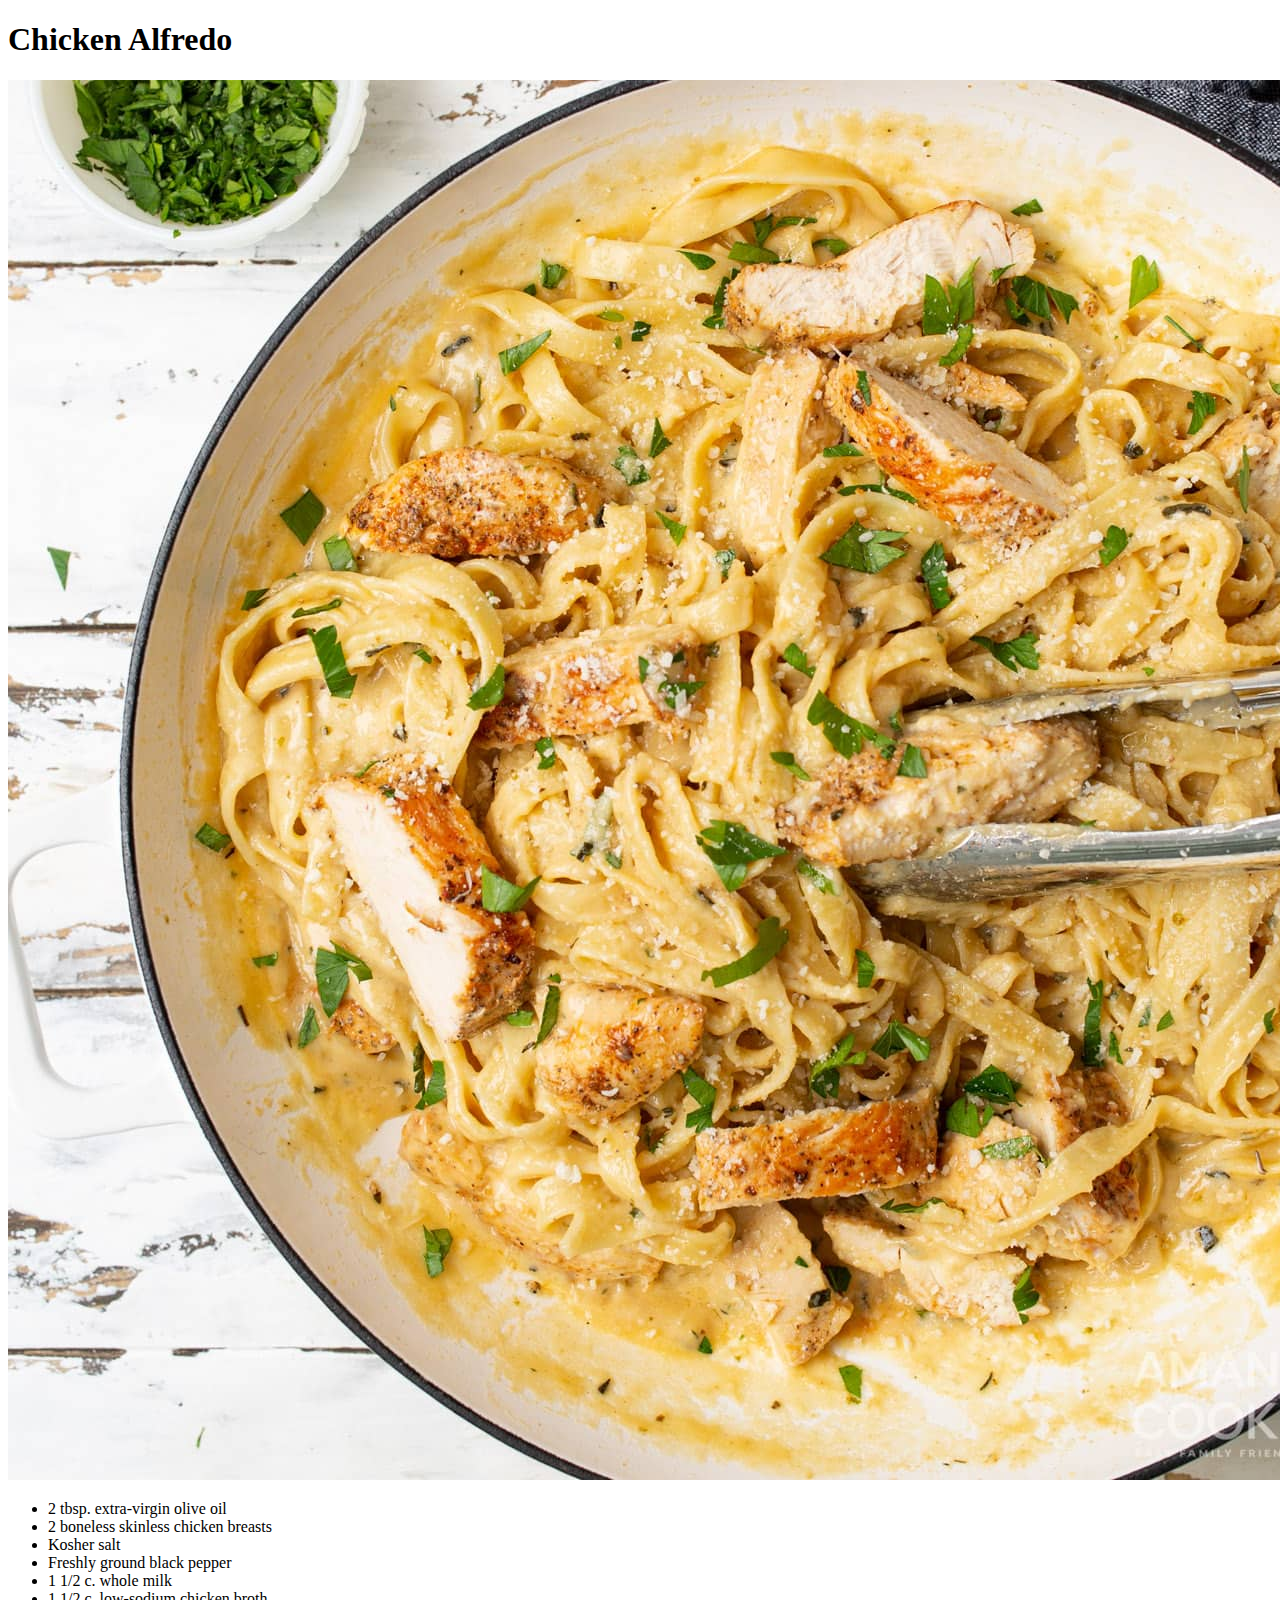
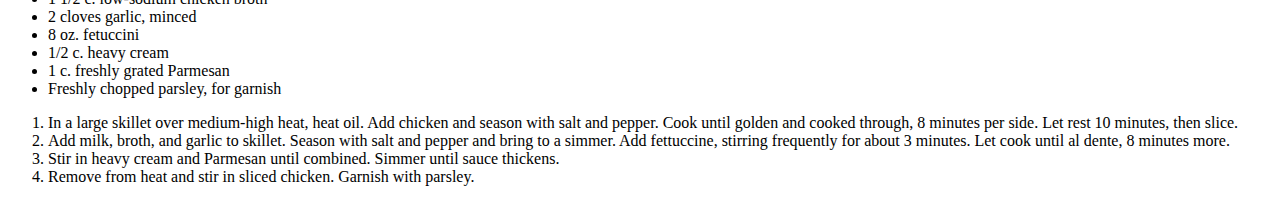
==== recipes/alfredo.html @ b28dc939 "updated recipes/alfredo.html by adding body element" ====
<!DOCTYPE html>
<html lang="en">
<head>
    <meta charset="UTF-8">
    <meta http-equiv="X-UA-Compatible" content="IE=edge">
    <meta name="viewport" content="width=device-width, initial-scale=1.0">
    <title>Chicken</title>
</head>
<body>
    <div class="title">
        <h1>Chicken Alfredo</h1>
        </div>
    
        <div class="image">
            <img src="/images/food.jpg"> 
        </div>
    
        <div class="ingredients">
            <ul>
                <li>2 tbsp. extra-virgin olive oil</li>
                <li>2 boneless skinless chicken breasts</li>
                <li>Kosher salt</li>
                <li>Freshly ground black pepper</li>
                <li>1 1/2 c. whole milk</li>
                <li>1 1/2 c. low-sodium chicken broth</li>
                <li>2 cloves garlic, minced</li>
                <li>8 oz. fetuccini</li>
                <li>1/2 c. heavy cream</li>
                <li>1 c. freshly grated Parmesan</li>
                <li>Freshly chopped parsley, for garnish</li>
            </ul>
        </div>
    
        <div class="directions">
            <ol>
                <li>In a large skillet over medium-high heat, heat oil. Add chicken and season with salt and pepper. Cook until golden and cooked through, 8 minutes per side. Let rest 10 minutes, then slice. </li>
                <li>Add milk, broth, and garlic to skillet. Season with salt and pepper and bring to a simmer. Add fettuccine, stirring frequently for about 3 minutes. Let cook until al dente, 8 minutes more.</li> 
                <li>Stir in heavy cream and Parmesan until combined. Simmer until sauce thickens. </li>
                <li>Remove from heat and stir in sliced chicken. Garnish with parsley. </li>
            </ol>
        </div>
</body>
</html>
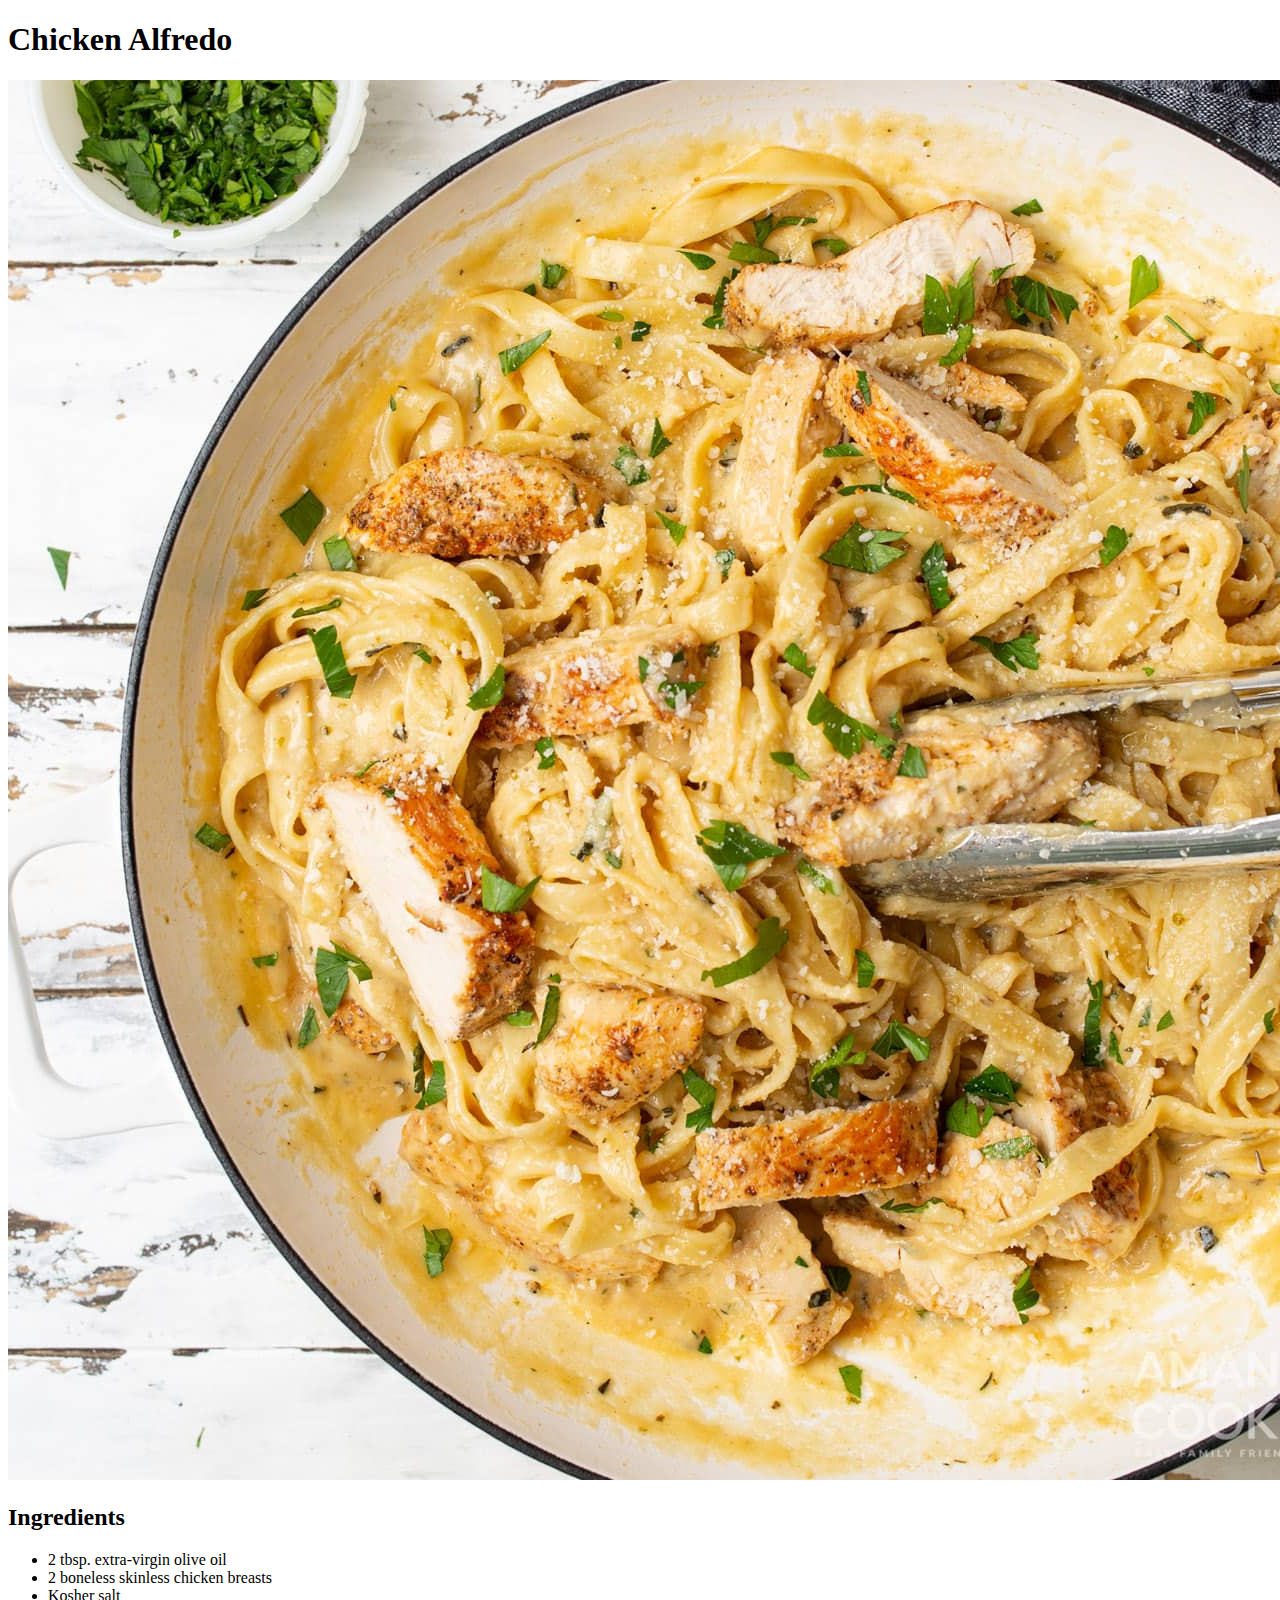
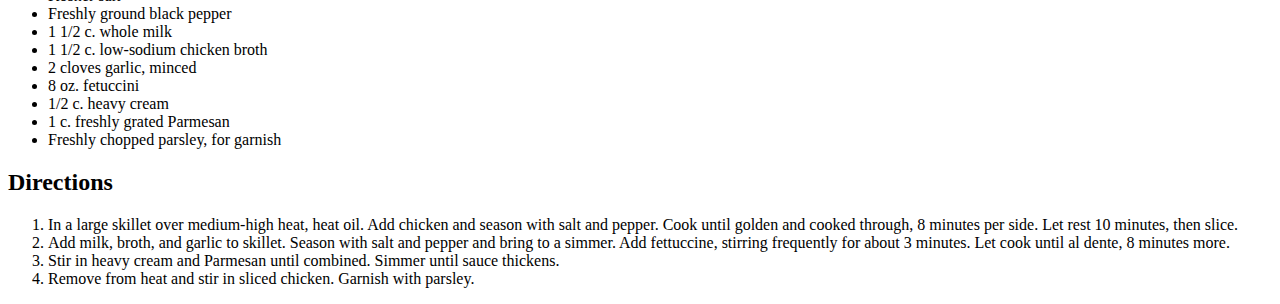
==== commit 9162471e: "updated recipes/alfredo.html" ====
--- a/recipes/alfredo.html
+++ b/recipes/alfredo.html
@@ -16,6 +16,7 @@
         </div>
     
         <div class="ingredients">
+            <h2>Ingredients</h2>
             <ul>
                 <li>2 tbsp. extra-virgin olive oil</li>
                 <li>2 boneless skinless chicken breasts</li>
@@ -32,6 +33,7 @@
         </div>
     
         <div class="directions">
+            <h2>Directions</h2>
             <ol>
                 <li>In a large skillet over medium-high heat, heat oil. Add chicken and season with salt and pepper. Cook until golden and cooked through, 8 minutes per side. Let rest 10 minutes, then slice. </li>
                 <li>Add milk, broth, and garlic to skillet. Season with salt and pepper and bring to a simmer. Add fettuccine, stirring frequently for about 3 minutes. Let cook until al dente, 8 minutes more.</li> 
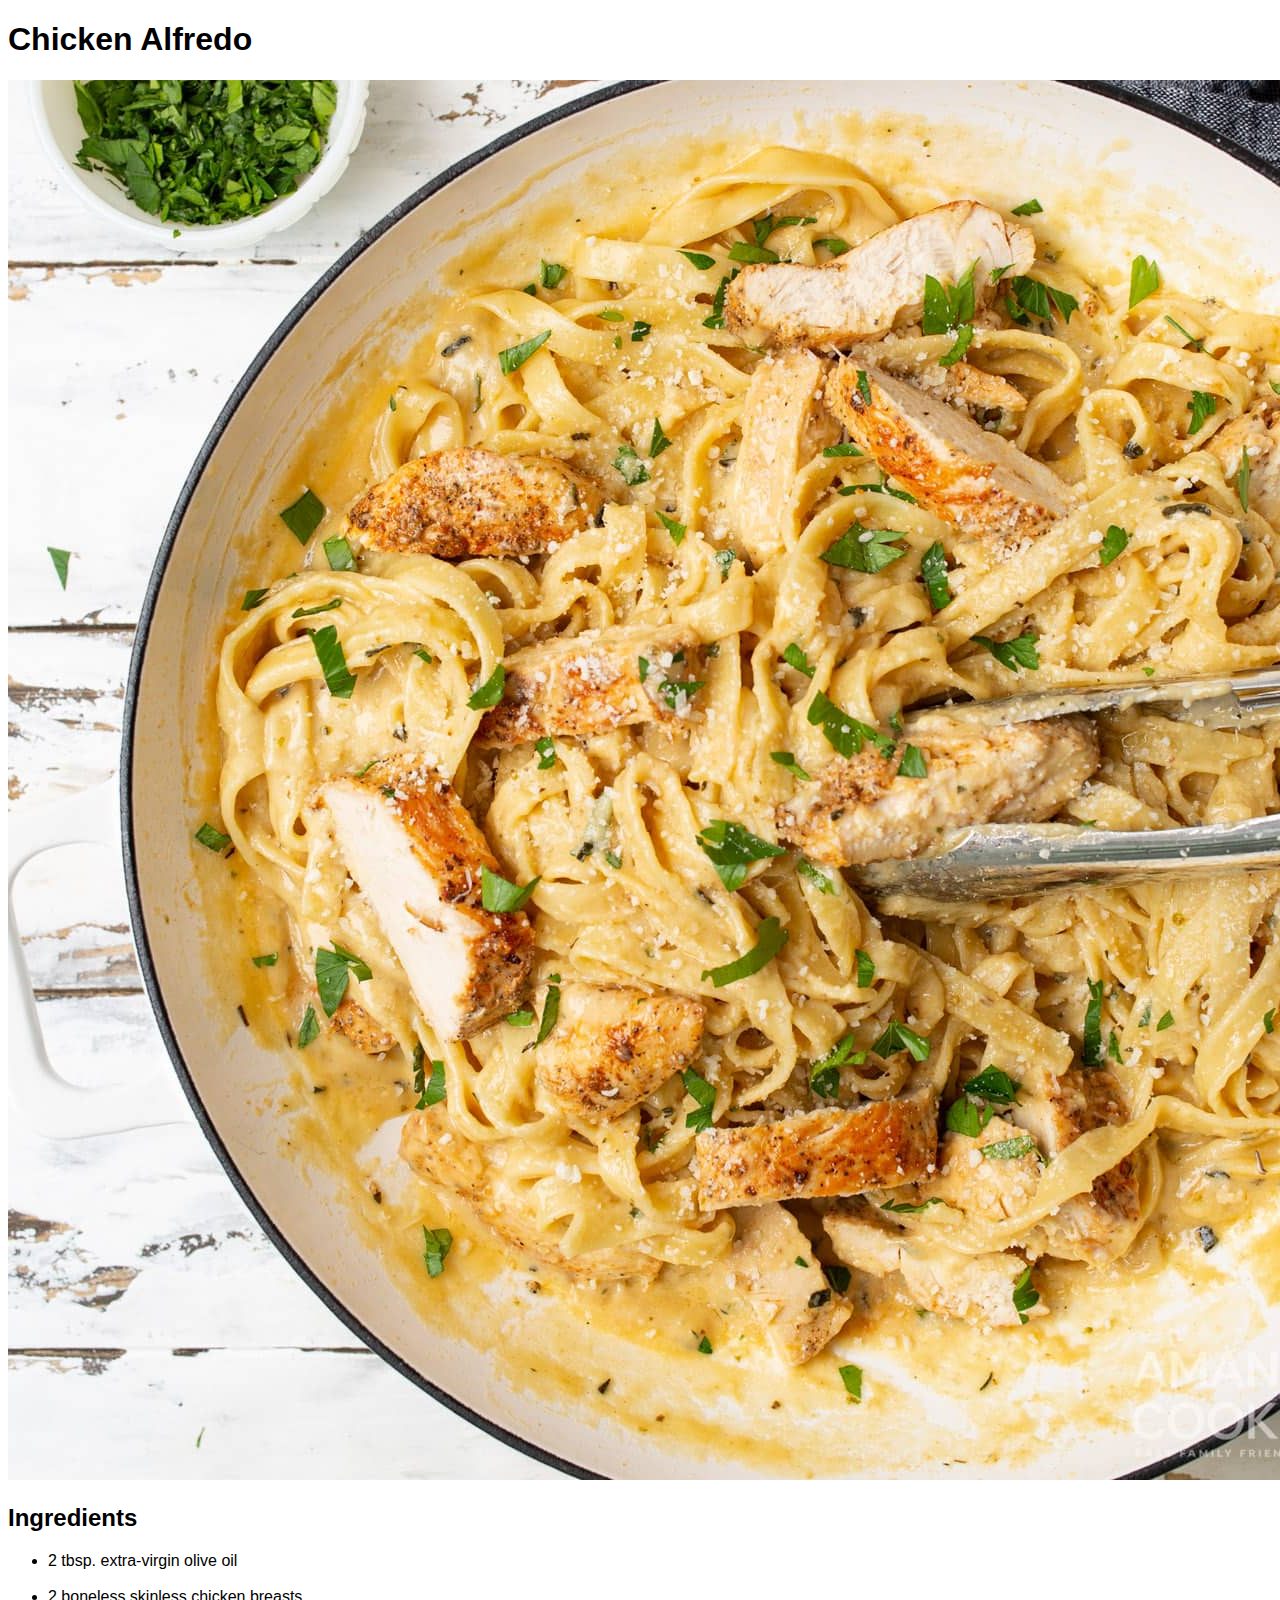
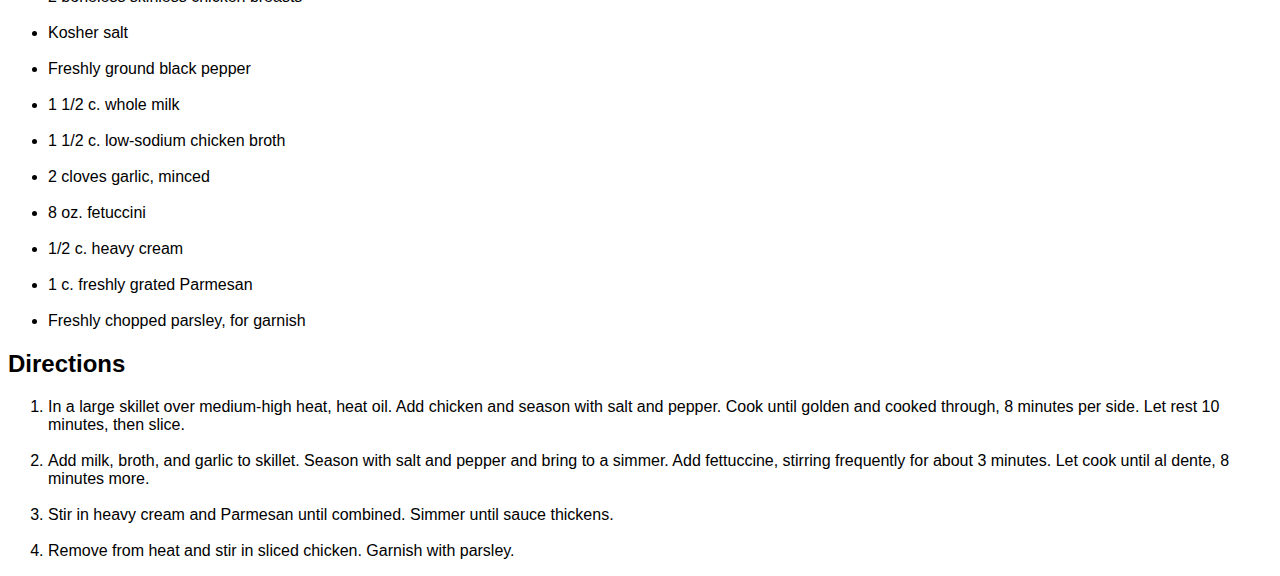
==== commit 9163fabb: "updated recipes/alfredo.html" ====
--- a/recipes/alfredo.html
+++ b/recipes/alfredo.html
@@ -4,6 +4,7 @@
     <meta charset="UTF-8">
     <meta http-equiv="X-UA-Compatible" content="IE=edge">
     <meta name="viewport" content="width=device-width, initial-scale=1.0">
+  <link rel="stylesheet" href="/style.css">
     <title>Chicken</title>
 </head>
 <body>
@@ -19,15 +20,25 @@
             <h2>Ingredients</h2>
             <ul>
                 <li>2 tbsp. extra-virgin olive oil</li>
+                <br>
                 <li>2 boneless skinless chicken breasts</li>
+                <br>
                 <li>Kosher salt</li>
+                <br>
                 <li>Freshly ground black pepper</li>
+                <br>
                 <li>1 1/2 c. whole milk</li>
+                <br>
                 <li>1 1/2 c. low-sodium chicken broth</li>
+                <br>
                 <li>2 cloves garlic, minced</li>
+                <br>
                 <li>8 oz. fetuccini</li>
+                <br>
                 <li>1/2 c. heavy cream</li>
+                <br>
                 <li>1 c. freshly grated Parmesan</li>
+                <br>
                 <li>Freshly chopped parsley, for garnish</li>
             </ul>
         </div>
@@ -36,8 +47,11 @@
             <h2>Directions</h2>
             <ol>
                 <li>In a large skillet over medium-high heat, heat oil. Add chicken and season with salt and pepper. Cook until golden and cooked through, 8 minutes per side. Let rest 10 minutes, then slice. </li>
+                <br>
                 <li>Add milk, broth, and garlic to skillet. Season with salt and pepper and bring to a simmer. Add fettuccine, stirring frequently for about 3 minutes. Let cook until al dente, 8 minutes more.</li> 
+               <br>
                 <li>Stir in heavy cream and Parmesan until combined. Simmer until sauce thickens. </li>
+                <br>
                 <li>Remove from heat and stir in sliced chicken. Garnish with parsley. </li>
             </ol>
         </div>
--- a/style.css
+++ b/style.css
@@ -0,0 +1,6 @@
+* {
+    font-family: Arial, Helvetica, sans-serif;
+}
+.title{
+    font-weight: bold;
+}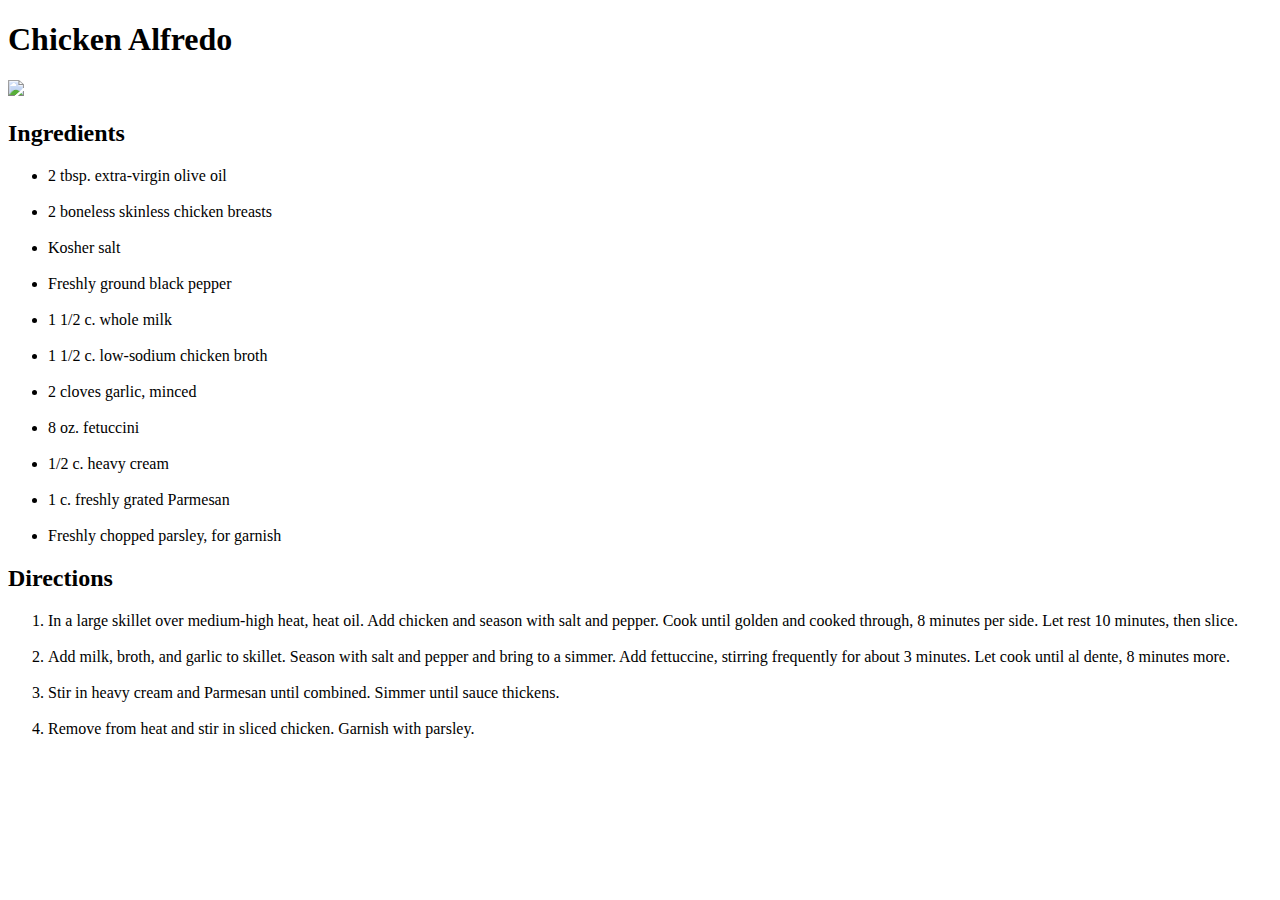
==== commit a90d588e: "updated all files to fix errors when live" ====
--- a/recipes/alfredo.html
+++ b/recipes/alfredo.html
@@ -4,7 +4,7 @@
     <meta charset="UTF-8">
     <meta http-equiv="X-UA-Compatible" content="IE=edge">
     <meta name="viewport" content="width=device-width, initial-scale=1.0">
-  <link rel="stylesheet" href="/style.css">
+  <link rel="stylesheet" href="style.css">
     <title>Chicken</title>
 </head>
 <body>
@@ -13,7 +13,7 @@
         </div>
     
         <div class="image">
-            <img src="/images/food.jpg"> 
+            <img src="images/food.jpg"> 
         </div>
     
         <div class="ingredients">
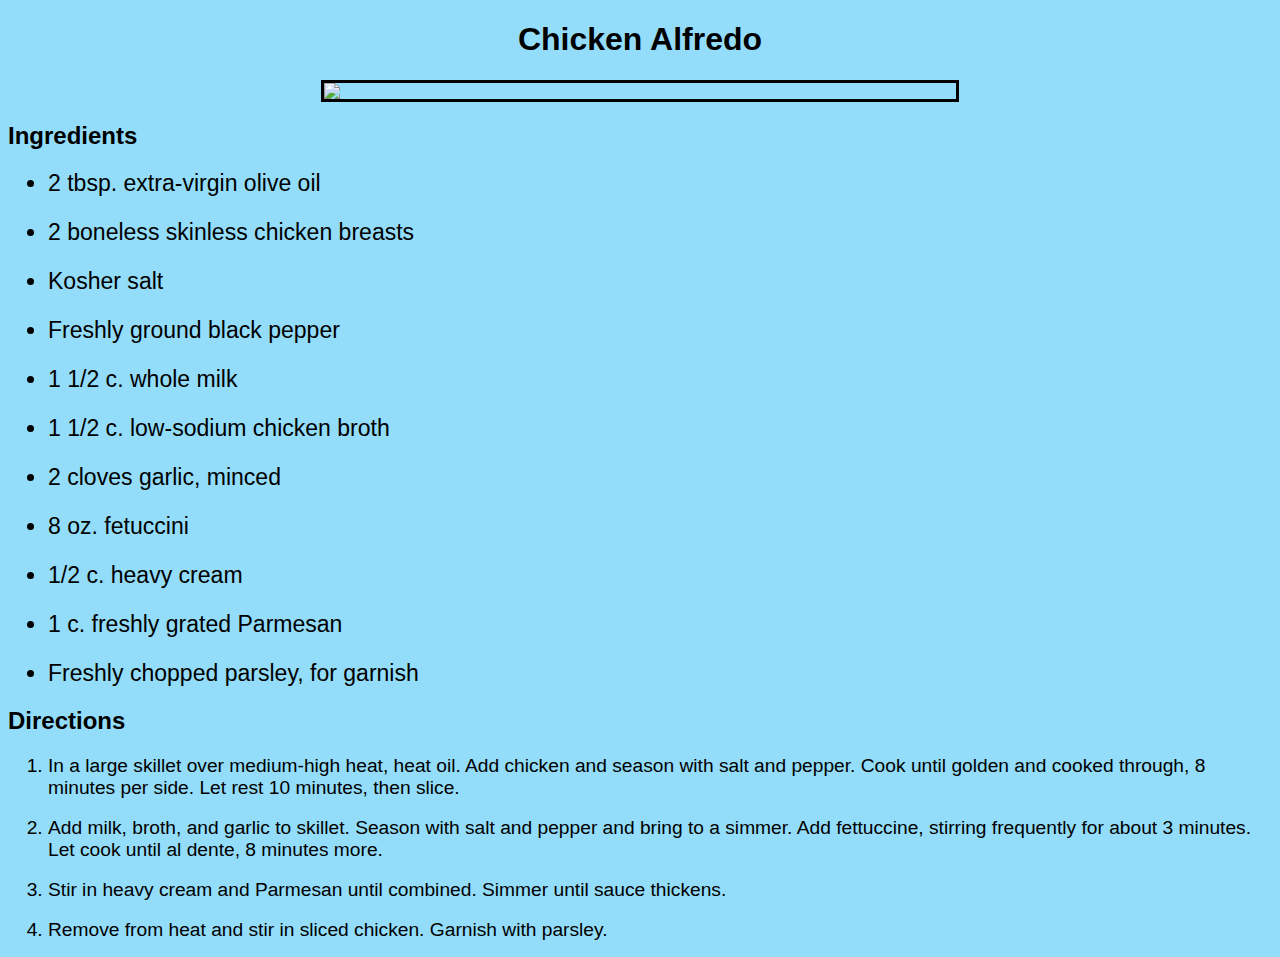
==== commit 9c296550: "same as before" ====
--- a/recipes/alfredo.html
+++ b/recipes/alfredo.html
@@ -4,7 +4,7 @@
     <meta charset="UTF-8">
     <meta http-equiv="X-UA-Compatible" content="IE=edge">
     <meta name="viewport" content="width=device-width, initial-scale=1.0">
-  <link rel="stylesheet" href="style.css">
+  <link rel="stylesheet" href="/style.css">
     <title>Chicken</title>
 </head>
 <body>
--- a/style.css
+++ b/style.css
@@ -0,0 +1,22 @@
+* {
+    font-family: Arial, Helvetica, sans-serif;
+    background-color:#93DDFA ;
+    color: black;
+}
+.title{
+    font-weight: bold;
+    text-align: center;
+}
+img{
+    display: block;
+    margin-left: auto;
+    margin-right: auto;
+    width: 50%;
+    border: 3px solid black;
+}
+ul{
+    font-size: larger;
+}
+li{
+    font-size: larger;
+}
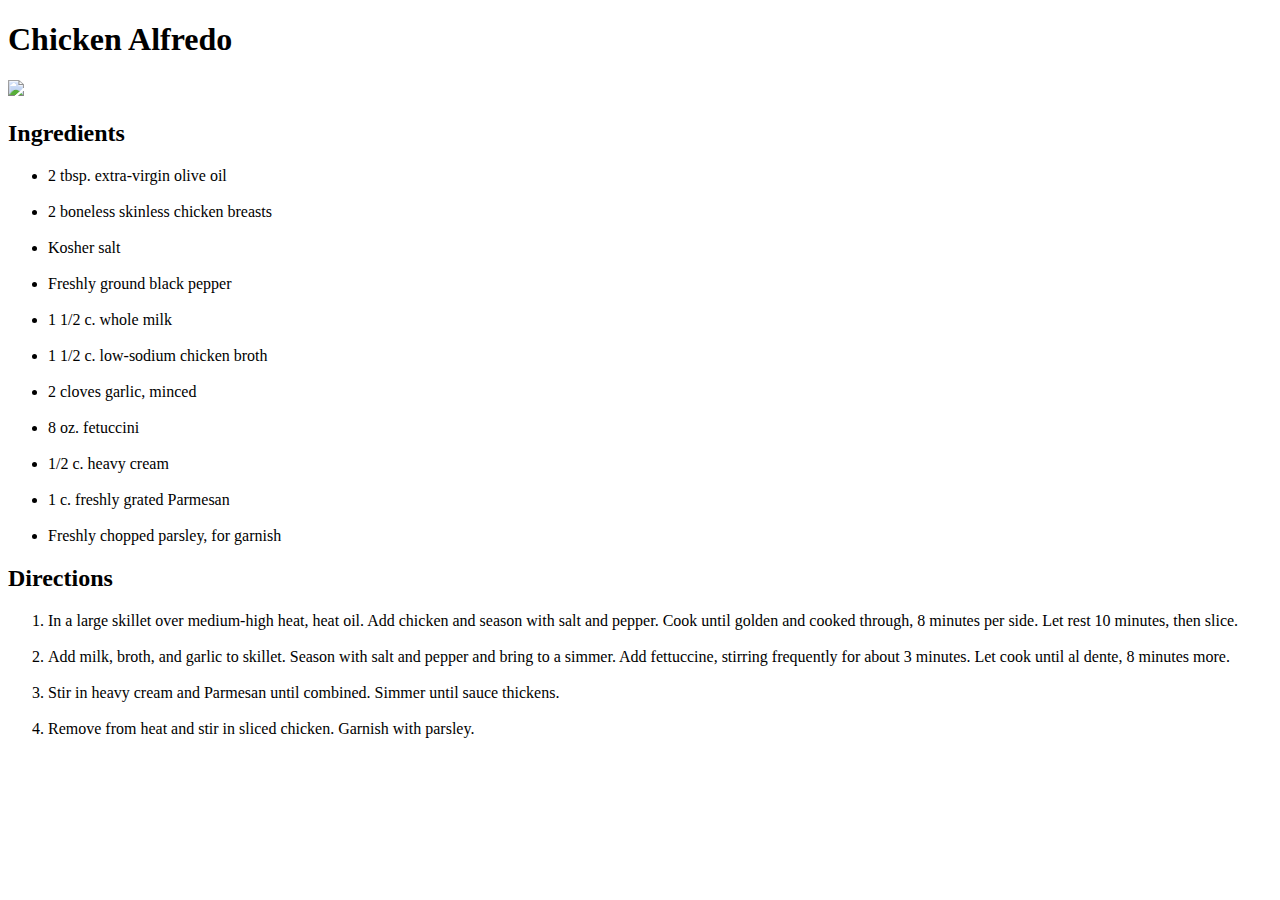
==== commit 9b324a2e: "update" ====
--- a/recipes/alfredo.html
+++ b/recipes/alfredo.html
@@ -4,7 +4,7 @@
     <meta charset="UTF-8">
     <meta http-equiv="X-UA-Compatible" content="IE=edge">
     <meta name="viewport" content="width=device-width, initial-scale=1.0">
-  <link rel="stylesheet" href="/style.css">
+  <link rel="stylesheet" href="/Odin-recipes/style.css">
     <title>Chicken</title>
 </head>
 <body>
